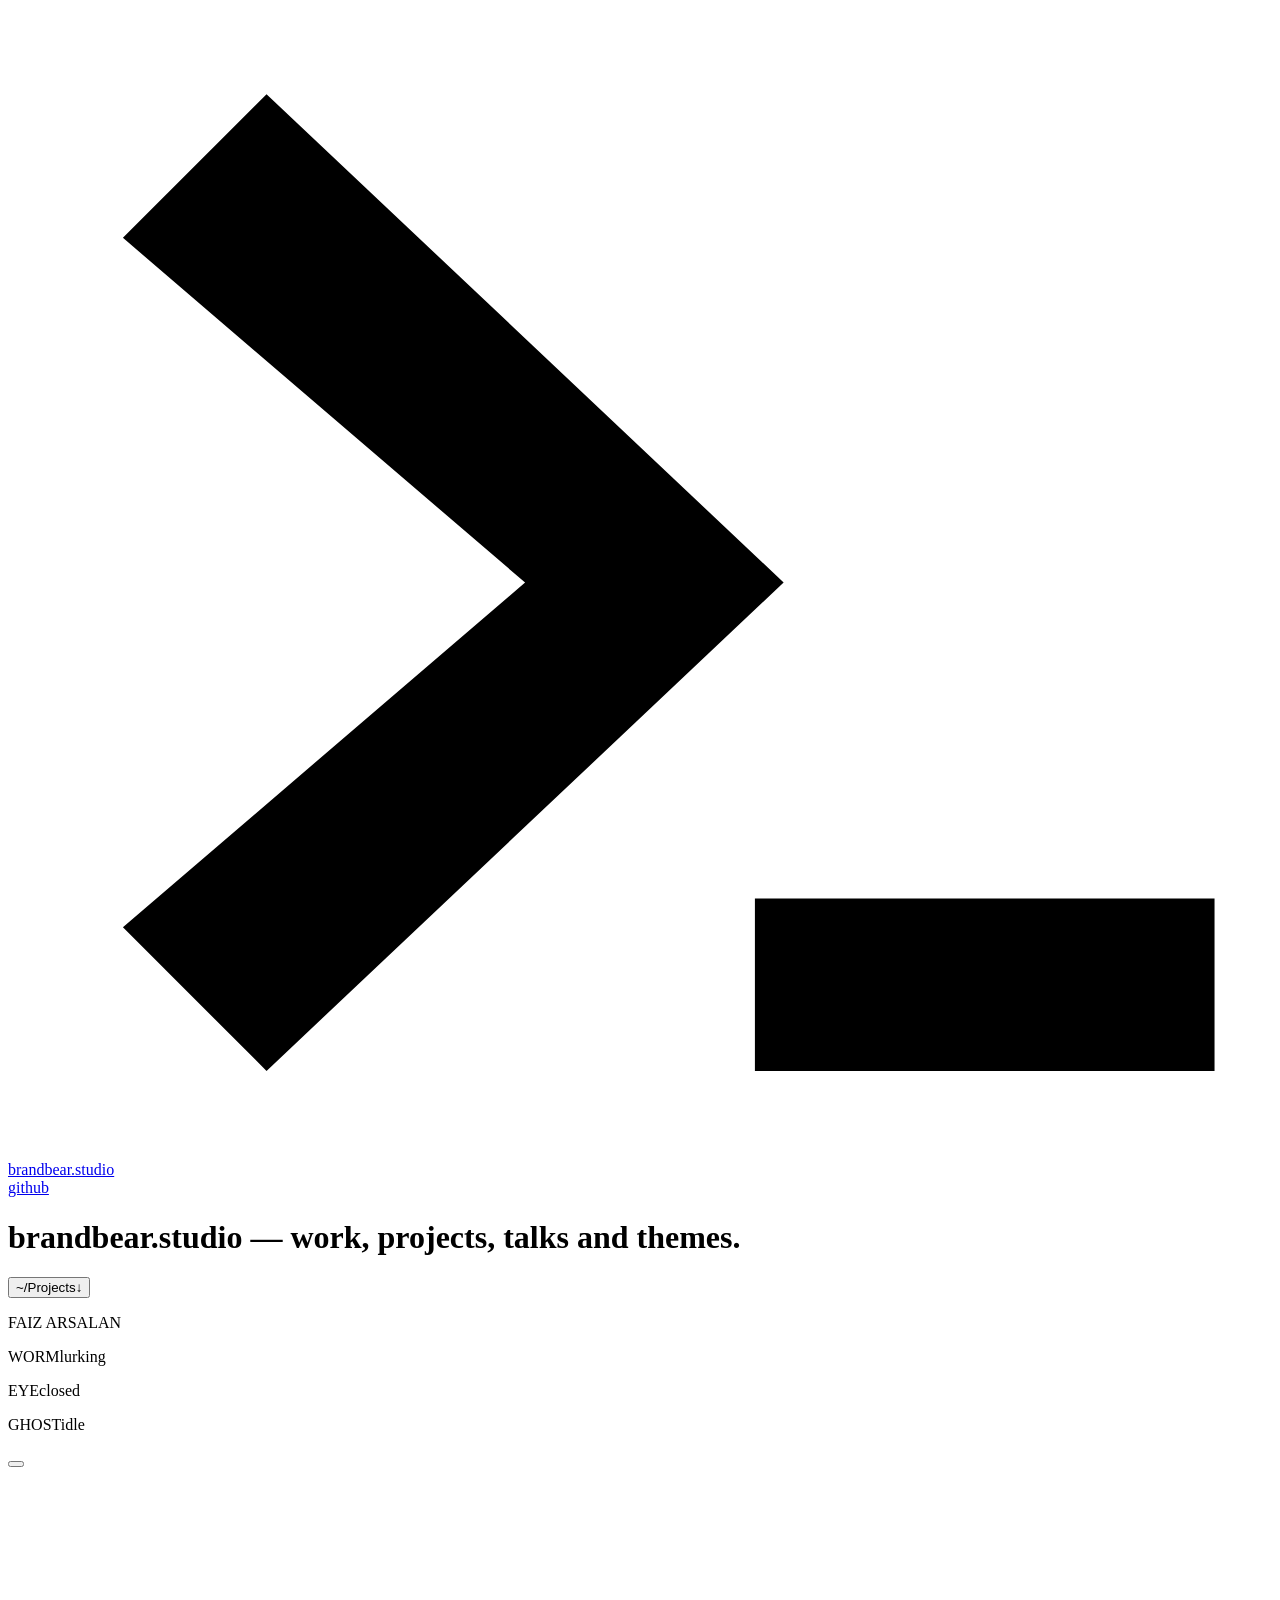
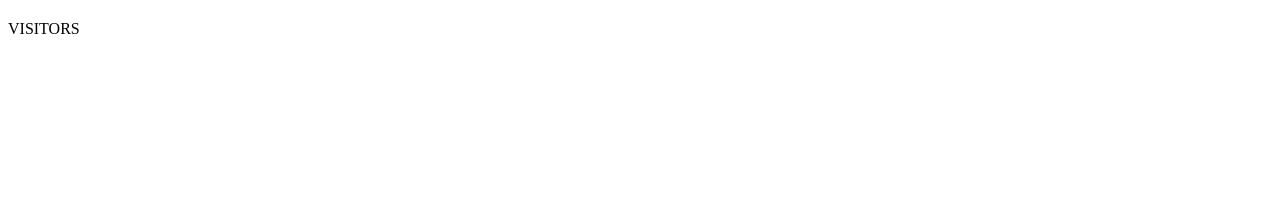
==== site/index.html @ 8db51819 "feat: personalize portfolio for Faiz Arsalan (brandbear.studio)" ====
<!doctype html>
<html lang="en">
<head>
<meta charset="utf-8">
<meta name="viewport" content="width=device-width, initial-scale=1">
<title>brandbear.studio</title>
<meta name="description" content="brandbear.studio — work, projects, talks and themes, opened in an editor.">
<link rel="icon" href="/favicon.svg" type="image/svg+xml">
<link rel="stylesheet" href="/intros/shared/frame.css">
<link rel="stylesheet" href="editor.css">
</head>
<body>
<main class="stage">
  <header class="frame-top">
    <a class="brand" href="/" data-tip="back to the intro"><svg viewBox="0 0 88 80" aria-hidden="true"><path d="M8 16L36 40L8 64L18 74L54 40L18 6Z"/><path d="M52 62H84V74H52Z"/></svg><span>brandbear.studio</span></a>
    <nav class="switch is-solo" aria-label="Elsewhere"><a href="https://github.com/faizalarsalan" rel="me">github</a></nav>
  </header>

  <h1 class="sr-only">brandbear.studio — work, projects, talks and themes.</h1>

  <section class="editor" aria-label="Editor">
    <button class="tabline" type="button" aria-expanded="false" aria-controls="tree"><span class="tab-dir">~/Projects</span><span class="tab-file"></span><span class="tab-toggle" aria-hidden="true">↓</span></button>
    <nav class="wheel" id="tree" aria-label="Projects, themes and the log"></nav>
    <div class="pane">
      <p class="winbar"></p>
      <div class="buffer" tabindex="0" aria-live="polite"></div>
      <div class="eye-host" aria-hidden="true"></div>
    </div>
  </section>

  <div class="bar">
    <p class="bar-id" aria-hidden="true"><span class="bar-title">FAIZ ARSALAN</span><span class="bar-sub"><span class="cmd"></span><span class="hunt"></span><span class="keys"></span></span></p>
    <div class="bar-cols" aria-hidden="true"></div>
    <div class="bar-state" aria-hidden="true">
      <p class="col"><span class="label">WORM</span><span class="value" data-k="worm">lurking</span></p>
      <p class="col"><span class="label">EYE</span><span class="value" data-k="eye">closed</span></p>
      <p class="col"><span class="label">GHOST</span><span class="value" data-k="ghost">idle</span></p>
    </div>
    <button class="den" type="button" aria-label="worm" aria-pressed="false" data-tip="wake the worm"></button>
    <p class="bar-graph" aria-hidden="true"><span class="label span">VISITORS</span><span class="value end"></span><canvas></canvas></p>
  </div>
  <div class="desk" aria-hidden="true"></div>
</main>
<canvas class="overlay" aria-hidden="true"></canvas>
<script type="module" src="editor.js"></script>
</body>
</html>
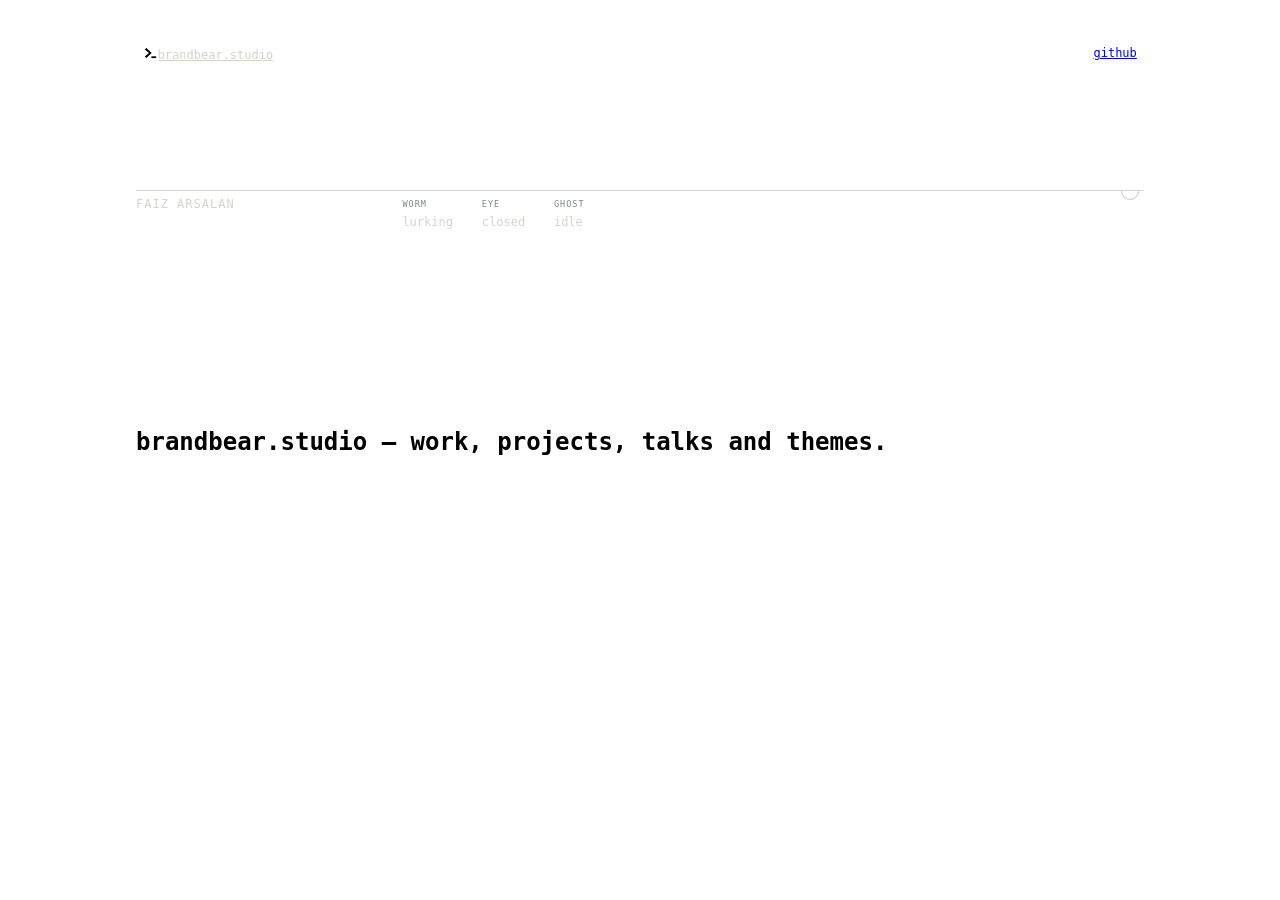
==== commit bcb2ce71: "ui: add red click-to-view button for mobile projects toggle" ====
--- a/site/index.html
+++ b/site/index.html
@@ -19,7 +19,7 @@
   <h1 class="sr-only">brandbear.studio — work, projects, talks and themes.</h1>
 
   <section class="editor" aria-label="Editor">
-    <button class="tabline" type="button" aria-expanded="false" aria-controls="tree"><span class="tab-dir">~/Projects</span><span class="tab-file"></span><span class="tab-toggle" aria-hidden="true">↓</span></button>
+    <button class="tabline" type="button" aria-expanded="false" aria-controls="tree"><span class="tab-dir">~/Projects</span><span class="tab-file"></span><span class="tab-toggle">click to view</span></button>
     <nav class="wheel" id="tree" aria-label="Projects, themes and the log"></nav>
     <div class="pane">
       <p class="winbar"></p>
--- a/site/editor.css
+++ b/site/editor.css
@@ -0,0 +1,1942 @@
+body {
+  font-family: "Plex Mono", ui-monospace, monospace;
+  --bg: #0c0b0d;
+  --ink: #d8d1cc;
+  --dim: #7d8581;
+  --chrome: #9d9894;
+  --accent: #ff2fb3;
+  --line: #1a191a;
+  --kw: #bd5cff;
+  --str: #f2f2ea;
+  --fn: #6c70e0;
+  --ty: #53b1ca;
+  --num: #8f57ff;
+  --cell-w: 7.2px;
+  --cell-h: 13px;
+  --margin: 64px;
+  --wide: 1008px;
+  --desk-h: 184px;
+  --bar-h: 46px;
+  --eye-w: 216px;
+  transition: background-color 420ms cubic-bezier(0.23, 1, 0.32, 1), color 420ms cubic-bezier(0.23, 1, 0.32, 1);
+}
+
+.stage {
+  display: grid;
+  grid-template-columns: min(calc(100vw - 2 * var(--margin)), var(--wide));
+  grid-template-rows: calc(6 * var(--cell-h)) minmax(0, 1fr) var(--bar-h) var(--desk-h) var(--cell-h);
+  justify-content: center;
+  font: 400 12px/13px "Plex Mono", ui-monospace, monospace;
+}
+
+.frame-top {
+  position: relative;
+  inset: auto;
+  grid-row: 1;
+  display: block;
+}
+
+.brand {
+  position: absolute;
+  left: var(--cell-w);
+  top: calc(3 * var(--cell-h));
+  gap: var(--cell-w);
+  min-height: 0;
+  color: var(--ink);
+  font: 400 12px/13px "Plex Mono", ui-monospace, monospace;
+  letter-spacing: 0;
+}
+
+.brand svg {
+  width: calc(2 * var(--cell-w));
+  height: 12px;
+}
+
+.brand::after,
+.switch a::after {
+  content: "";
+  position: absolute;
+  inset: -16px -8px;
+}
+
+.switch {
+  position: absolute;
+  right: var(--cell-w);
+  top: calc(3 * var(--cell-h));
+}
+
+.switch a {
+  position: relative;
+  min-width: 0;
+  min-height: 0;
+  font: 400 12px/13px "Plex Mono", ui-monospace, monospace;
+  letter-spacing: 0;
+}
+
+.editor {
+  position: relative;
+  grid-row: 2;
+  display: grid;
+  grid-template-columns: calc(32 * var(--cell-w)) minmax(0, 1fr);
+  min-height: 0;
+}
+
+.tabline {
+  display: none;
+}
+
+.wheel {
+  position: relative;
+  min-height: 0;
+  border-right: 1px solid color-mix(in srgb, var(--dim) 30%, transparent);
+  outline: none;
+  touch-action: none;
+  user-select: none;
+  opacity: 0;
+  transition: opacity 420ms cubic-bezier(0.23, 1, 0.32, 1);
+}
+
+.wheel.is-in {
+  opacity: 1;
+}
+
+.wheel-ink {
+  position: absolute;
+  top: 0;
+  left: -150px;
+  pointer-events: none;
+}
+
+.wheel-list {
+  position: absolute;
+  inset: 0;
+  margin: 0;
+  padding: 0;
+  list-style: none;
+  clip-path: inset(0 0 0 -150px);
+}
+
+.wheel-item {
+  position: absolute;
+  left: 0;
+  top: 0;
+  width: 150px;
+  height: 94px;
+  padding: 0;
+  overflow: hidden;
+  border: 1px solid color-mix(in srgb, var(--dim) 50%, transparent);
+  background: var(--line);
+  cursor: pointer;
+  transform-origin: 50% 50%;
+}
+
+.wheel.is-dragging .wheel-item {
+  cursor: grabbing;
+}
+
+.wheel-item::after {
+  content: "";
+  position: absolute;
+  inset: 0;
+  background: var(--bg);
+  opacity: var(--shade, 0);
+  pointer-events: none;
+}
+
+.wheel-cap {
+  position: absolute;
+  right: 0;
+  bottom: 0;
+  left: 0;
+  padding: 1px 6px 2px;
+  overflow: hidden;
+  background: color-mix(in srgb, var(--bg) 84%, transparent);
+  color: var(--ink);
+  font: 400 11px/14px "Plex Mono", ui-monospace, monospace;
+  text-align: left;
+  text-overflow: ellipsis;
+  white-space: nowrap;
+  pointer-events: none;
+}
+
+.wheel-item img {
+  display: block;
+  width: 100%;
+  height: 100%;
+  object-fit: cover;
+  pointer-events: none;
+  -webkit-user-drag: none;
+}
+
+.wheel-item[aria-selected="true"] {
+  border-color: var(--accent);
+}
+
+.wheel-item:focus-visible {
+  outline: none;
+  box-shadow: inset 0 0 0 1px var(--accent);
+}
+
+
+.wheel-mark {
+  position: absolute;
+  left: 0;
+  top: 0;
+  border-top: 6px solid transparent;
+  border-bottom: 6px solid transparent;
+  border-left: 10px solid var(--accent);
+  pointer-events: none;
+}
+
+.wheel-hint {
+  position: absolute;
+  left: var(--cell-w);
+  bottom: 4px;
+  margin: 0;
+  color: var(--dim);
+  font-size: 10px;
+  pointer-events: none;
+}
+
+.pane {
+  position: relative;
+  display: grid;
+  grid-template-rows: calc(2 * var(--cell-h)) minmax(0, 1fr);
+  min-width: 0;
+  min-height: 0;
+}
+
+.winbar {
+  margin: 0;
+  padding: var(--cell-h) var(--cell-w) 0 calc(6 * var(--cell-w));
+  overflow: hidden;
+  color: var(--dim);
+  white-space: nowrap;
+  text-overflow: ellipsis;
+}
+
+.buffer {
+  min-height: 0;
+  overflow: auto;
+  padding-right: var(--eye-w);
+  padding-bottom: calc(6 * var(--cell-h));
+  outline: none;
+  scrollbar-width: none;
+}
+
+html {
+  scrollbar-width: none;
+}
+
+html::-webkit-scrollbar,
+.buffer::-webkit-scrollbar,
+.rack-wrap::-webkit-scrollbar {
+  display: none;
+}
+
+::highlight(worm-eaten) {
+  color: transparent;
+}
+
+
+.ln {
+  display: grid;
+  grid-template-columns: calc(6 * var(--cell-w)) minmax(0, 1fr);
+  min-height: var(--cell-h);
+}
+
+.ln .no {
+  padding-right: var(--cell-w);
+  color: var(--dim);
+  text-align: right;
+  opacity: 0.55;
+  user-select: none;
+}
+
+.ln .tx {
+  padding-right: var(--cell-w);
+  color: var(--ink);
+  white-space: pre-wrap;
+  overflow-wrap: anywhere;
+}
+
+.ln.is-tilde .no {
+  opacity: 0;
+}
+
+.ln.is-tilde .tx {
+  color: var(--dim);
+  opacity: 0.45;
+}
+
+.md-h {
+  color: var(--kw);
+}
+
+.md-h1 {
+  color: var(--accent);
+}
+
+.md-list {
+  color: var(--accent);
+}
+
+.md-code {
+  color: var(--str);
+}
+
+.md-fence,
+.md-quote,
+.md-comment {
+  color: var(--dim);
+}
+
+.md-num {
+  color: var(--num);
+}
+
+a.md-link {
+  color: var(--link, var(--fn));
+  text-decoration: underline;
+  text-decoration-color: color-mix(in srgb, currentColor 45%, transparent);
+  text-underline-offset: 2px;
+}
+
+a.md-link:hover {
+  text-decoration-color: currentColor;
+}
+
+.shot {
+  margin: var(--cell-h) calc(2 * var(--cell-w)) var(--cell-h) calc(6 * var(--cell-w));
+}
+
+.shot figcaption {
+  display: flex;
+  justify-content: space-between;
+  gap: var(--cell-w);
+  color: var(--dim);
+}
+
+.shot .frame {
+  position: relative;
+  margin-top: 4px;
+  overflow: hidden;
+  border: 1px solid color-mix(in srgb, var(--dim) 35%, transparent);
+  background: var(--line);
+}
+
+.shot .frame.is-xray {
+  cursor: ew-resize;
+  touch-action: pan-y;
+}
+
+.shot img {
+  display: block;
+  width: 100%;
+  height: auto;
+  user-select: none;
+  -webkit-user-drag: none;
+}
+
+.shot canvas {
+  position: absolute;
+  inset: 0;
+  width: 100%;
+  height: 100%;
+  pointer-events: none;
+}
+
+.eye-host {
+  position: absolute;
+  top: calc(3 * var(--cell-h));
+  right: var(--cell-w);
+  width: calc(var(--eye-w) - 2 * var(--cell-w));
+  aspect-ratio: 1.7;
+  pointer-events: none;
+}
+
+.desk {
+  grid-row: 4;
+  position: relative;
+  min-height: 0;
+}
+
+.tip {
+  position: fixed;
+  left: 0;
+  top: 0;
+  z-index: 60;
+  padding: 3px 6px;
+  border: 1px solid color-mix(in srgb, var(--dim) 45%, transparent);
+  background: var(--bg);
+  color: var(--ink);
+  font: 400 11px/1.3 "Plex Mono", ui-monospace, monospace;
+  white-space: pre;
+  pointer-events: none;
+}
+
+.tip[hidden] {
+  display: none;
+}
+
+.overlay {
+  position: fixed;
+  inset: 0;
+  z-index: 30;
+  width: 100vw;
+  height: 100vh;
+  pointer-events: none;
+}
+
+.bar {
+  position: relative;
+  grid-row: 3;
+  display: flex;
+  align-items: flex-start;
+  gap: calc(4 * var(--cell-w));
+  min-width: 0;
+  padding-top: 7px;
+  overflow: hidden;
+  border-top: 1px solid color-mix(in srgb, var(--dim) 32%, transparent);
+  color: var(--ink);
+  white-space: nowrap;
+}
+
+.bar p {
+  margin: 0;
+}
+
+.bar-id {
+  display: grid;
+  flex: 0 0 auto;
+  gap: 5px;
+  min-width: calc(29 * var(--cell-w));
+}
+
+.bar-title {
+  font-size: 12px;
+  line-height: 13px;
+  letter-spacing: 1px;
+}
+
+.bar-sub {
+  color: var(--dim);
+  font-size: 9px;
+  line-height: 13px;
+  letter-spacing: 0.4px;
+}
+
+.bar-sub .cmd,
+.bar-sub .hunt {
+  font-size: 11px;
+  letter-spacing: 0;
+}
+
+.bar-sub .cmd {
+  color: var(--ink);
+  white-space: pre;
+}
+
+.bar-sub .hunt {
+  color: var(--accent);
+  white-space: pre;
+}
+
+.bar-sub .cmd:not(:empty) ~ span,
+.bar-sub .hunt:not(:empty) + .keys {
+  display: none;
+}
+
+.bar.is-typing .cmd::after {
+  content: "";
+  display: inline-block;
+  width: 6px;
+  height: 11px;
+  margin-left: 1px;
+  vertical-align: -1px;
+  background: var(--accent);
+}
+
+.bar-cols,
+.bar-state {
+  display: flex;
+  flex: 0 0 auto;
+  gap: calc(4 * var(--cell-w));
+}
+
+.bar .col {
+  display: grid;
+  gap: 5px;
+}
+
+.bar .label {
+  color: var(--dim);
+  font-size: 8.5px;
+  line-height: 13px;
+  letter-spacing: 1px;
+}
+
+.bar .value {
+  font-size: 12px;
+  line-height: 13px;
+}
+
+.bar .value.is-hot {
+  color: var(--accent);
+}
+
+.bar-cols .value,
+.bar-graph .value {
+  color: var(--color1, var(--ink));
+}
+
+.bar-graph {
+  display: grid;
+  grid-template-columns: auto auto;
+  column-gap: calc(2 * var(--cell-w));
+  row-gap: 5px;
+  margin-left: auto !important;
+}
+
+.bar-graph .end {
+  text-align: right;
+}
+
+.bar-graph canvas {
+  grid-column: 1 / -1;
+  display: block;
+  margin-top: -2px;
+}
+
+.den {
+  --worm: 108, 112, 224;
+  position: absolute;
+  top: 0;
+  right: 0;
+  width: 28px;
+  height: 24px;
+  padding: 0;
+  border: 0;
+  background: none;
+  cursor: pointer;
+}
+
+.den::before {
+  content: "";
+  position: absolute;
+  top: 0;
+  left: 5px;
+  width: 18px;
+  height: 9px;
+  box-sizing: border-box;
+  border: 1px solid color-mix(in srgb, var(--dim) 45%, transparent);
+  border-top: 0;
+  border-radius: 0 0 9px 9px;
+  transition: border-color 160ms ease;
+}
+
+.den:focus-visible::before {
+  border-color: color-mix(in srgb, var(--ink) 70%, transparent);
+}
+
+@media (hover: hover) {
+  .den:hover::before {
+    border-color: color-mix(in srgb, var(--ink) 70%, transparent);
+  }
+}
+
+.den:focus-visible {
+  outline: 0;
+}
+
+.den::after {
+  content: "";
+  position: absolute;
+  top: 3px;
+  left: 11px;
+  width: 2px;
+  height: 2px;
+  border-radius: 1px;
+  background: rgb(var(--worm));
+  box-shadow: 4px 0 rgb(var(--worm));
+  opacity: 0;
+}
+
+.den[aria-pressed="false"]::after {
+  animation: den-eyes 8.4s ease-in-out infinite;
+}
+
+@keyframes den-eyes {
+  0%,
+  100% {
+    opacity: 0;
+    transform: none;
+  }
+  8%,
+  30% {
+    opacity: 1;
+    transform: none;
+  }
+  31% {
+    transform: scaleY(0.15);
+  }
+  32.5%,
+  45% {
+    transform: none;
+  }
+  48%,
+  57% {
+    transform: translateX(-1.5px);
+  }
+  61%,
+  64% {
+    transform: translateX(1.5px);
+  }
+  68%,
+  72% {
+    transform: none;
+  }
+  73%,
+  75% {
+    transform: scaleY(0.15);
+  }
+  74%,
+  76% {
+    transform: none;
+  }
+  86% {
+    opacity: 1;
+  }
+  92% {
+    opacity: 0;
+  }
+}
+
+.ln.term {
+  grid-template-columns: minmax(0, 1fr);
+  padding-left: calc(2 * var(--cell-w));
+}
+
+.t-prompt-row {
+  margin-top: var(--cell-h);
+}
+
+.t-user {
+  color: var(--fn);
+}
+
+.t-host,
+.t-key,
+.t-dim {
+  color: var(--dim);
+}
+
+.t-path {
+  color: var(--ty);
+}
+
+.t-git {
+  color: var(--kw);
+}
+
+.t-caret {
+  color: var(--accent);
+}
+
+.t-gauge {
+  color: var(--color1, var(--accent));
+}
+
+.t-gauge-off {
+  color: var(--dim);
+  opacity: 0.55;
+}
+
+.t-icon {
+  width: 12px;
+  height: 12px;
+  vertical-align: -2px;
+  fill: currentColor;
+}
+
+.t-glyph {
+  display: inline-block;
+  box-sizing: border-box;
+  width: 12px;
+  height: 12px;
+  border: 1px solid currentColor;
+  font-size: 8px;
+  line-height: 10px;
+  overflow: hidden;
+  text-align: center;
+  vertical-align: -2px;
+  opacity: 0.8;
+}
+
+.t-code {
+  display: grid;
+  margin: 2px 0 6px calc(6 * var(--cell-w));
+  color: color-mix(in srgb, var(--ink) 85%, transparent);
+  font-size: 11px;
+  white-space: pre-wrap;
+  overflow-wrap: normal;
+}
+
+.t-code > span {
+  grid-area: 1 / 1;
+  min-width: 0;
+}
+
+.t-measure {
+  visibility: hidden;
+}
+
+.t-call,
+.t-syn {
+  color: var(--color1, var(--accent));
+}
+
+.t-code.is-typing .t-live::after {
+  content: "";
+  display: inline-block;
+  width: 1px;
+  height: 1em;
+  margin-left: 1px;
+  vertical-align: -0.1em;
+  background: var(--ink);
+}
+
+.t-cal {
+  display: grid;
+  grid-template-columns: max-content repeat(var(--weeks), minmax(0, 1fr));
+  gap: 2px;
+  max-width: calc(4 * var(--cell-w) + var(--weeks) * 15px);
+  margin: 4px 0 0 calc(2 * var(--cell-w));
+  color: var(--dim);
+  font-size: 9px;
+  line-height: 1;
+}
+
+.t-cal-day {
+  align-self: center;
+  padding-right: 6px;
+}
+
+.t-cal-month,
+.t-cal-week {
+  white-space: nowrap;
+}
+
+.t-cal-month {
+  padding-bottom: 4px;
+}
+
+.t-cal-week {
+  padding-top: 3px;
+}
+
+.t-cal > i,
+.t-cal-legend i {
+  aspect-ratio: 1;
+  border-radius: 1px;
+  background: color-mix(in srgb, var(--ink) 9%, transparent);
+}
+
+.t-cal > i {
+  visibility: hidden;
+}
+
+.t-cal > i.is-on {
+  visibility: visible;
+}
+
+.t-cal i.l1 {
+  background: color-mix(in srgb, var(--ink) 30%, transparent);
+}
+
+.t-cal i.l2 {
+  background: color-mix(in srgb, var(--ink) 50%, transparent);
+}
+
+.t-cal i.l3 {
+  background: color-mix(in srgb, var(--ink) 72%, transparent);
+}
+
+.t-cal i.l4 {
+  background: var(--accent);
+}
+
+.t-cal > i.is-head {
+  outline: 1px solid var(--accent);
+  outline-offset: 1px;
+}
+
+.t-cal-legend {
+  display: flex;
+  justify-content: flex-end;
+  align-items: center;
+  gap: 3px;
+  margin: 4px 0 0;
+}
+
+.t-cal-legend i {
+  width: 9px;
+}
+
+.t-cal-legend i:first-of-type {
+  margin-left: 4px;
+}
+
+.t-cal-legend i:last-of-type {
+  margin-right: 4px;
+}
+
+.t-cursor::after {
+  content: "";
+  display: inline-block;
+  width: var(--cell-w);
+  height: var(--cell-h);
+  vertical-align: top;
+  background: var(--ink);
+  animation: t-blink 1.06s steps(1) infinite;
+}
+
+@keyframes t-blink {
+  50% {
+    opacity: 0;
+  }
+}
+
+.term-shot {
+  margin: 6px calc(2 * var(--cell-w)) 0;
+}
+
+.term-shot figcaption {
+  display: flex;
+  gap: calc(2 * var(--cell-w));
+  color: var(--dim);
+  white-space: nowrap;
+}
+
+.term-shot .t-name {
+  min-width: 0;
+  overflow: hidden;
+  color: var(--ink);
+  text-overflow: ellipsis;
+}
+
+.term-shot .t-help {
+  margin-left: auto;
+}
+
+.term-shot .frame {
+  position: relative;
+  aspect-ratio: 16 / 9;
+  margin-top: 4px;
+  overflow: hidden;
+  border: 1px solid color-mix(in srgb, var(--dim) 35%, transparent);
+  background: var(--line);
+}
+
+.term-shot .frame.is-xray {
+  cursor: ew-resize;
+  touch-action: pan-y;
+}
+
+.term-shot img {
+  position: absolute;
+  inset: 0;
+  display: block;
+  width: 100%;
+  height: 100%;
+  object-fit: contain;
+  opacity: 0;
+  transition: opacity 320ms cubic-bezier(0.23, 1, 0.32, 1);
+  user-select: none;
+  -webkit-user-drag: none;
+}
+
+.term-shot img.is-on {
+  opacity: 1;
+}
+
+.term-shot video {
+  position: absolute;
+  inset: 0;
+  display: block;
+  width: 100%;
+  height: 100%;
+  object-fit: contain;
+  opacity: 0;
+  transition: opacity 320ms cubic-bezier(0.23, 1, 0.32, 1);
+}
+
+.term-shot video.is-on {
+  opacity: 1;
+}
+
+.term-shot video::cue {
+  background: color-mix(in srgb, var(--bg) 82%, transparent);
+  color: var(--ink);
+  font: 400 12px/1.4 "Plex Mono", ui-monospace, monospace;
+}
+
+.t-play {
+  position: absolute;
+  top: 50%;
+  left: 50%;
+  z-index: 2;
+  display: inline-flex;
+  align-items: center;
+  gap: 6px;
+  padding: 4px 10px;
+  border: 1px solid color-mix(in srgb, var(--ink) 45%, transparent);
+  background: color-mix(in srgb, var(--bg) 84%, transparent);
+  color: var(--ink);
+  font: inherit;
+  cursor: pointer;
+  transform: translate(-50%, -50%);
+  transition: transform 160ms ease-out, border-color 160ms ease;
+}
+
+.t-play[hidden] {
+  display: none;
+}
+
+.t-play:hover {
+  border-color: var(--accent);
+}
+
+.t-play:active {
+  transform: translate(-50%, -50%) scale(0.97);
+}
+
+.t-play:focus-visible {
+  outline: none;
+  box-shadow: inset 0 0 0 1px var(--accent);
+}
+
+.t-play svg {
+  width: 10px;
+  height: 10px;
+  fill: currentColor;
+}
+
+.t-run {
+  position: relative;
+  display: block;
+  height: 1px;
+  margin-top: 5px;
+  overflow: hidden;
+  background: color-mix(in srgb, var(--dim) 30%, transparent);
+}
+
+.t-run i {
+  position: absolute;
+  inset: 0;
+  background: color-mix(in srgb, var(--ink) 70%, transparent);
+  transform: scaleX(0);
+  transform-origin: left;
+}
+
+.t-run.is-running i {
+  animation: t-run var(--run, 3800ms) linear forwards;
+}
+
+@keyframes t-run {
+  to {
+    transform: scaleX(1);
+  }
+}
+
+.term-shot canvas {
+  position: absolute;
+  inset: 0;
+  width: 100%;
+  height: 100%;
+  pointer-events: none;
+}
+
+.t-zoom,
+.arc-zoom {
+  position: absolute;
+  z-index: 3;
+  display: grid;
+  place-items: center;
+  width: 22px;
+  height: 22px;
+  padding: 0;
+  border: 0;
+  background: color-mix(in srgb, var(--bg) 72%, transparent);
+  color: var(--ink);
+  cursor: zoom-in;
+  opacity: 0;
+  transition: opacity 160ms ease;
+}
+
+.t-zoom svg,
+.arc-zoom svg {
+  width: 14px;
+  height: 14px;
+  fill: none;
+  stroke: currentColor;
+  stroke-width: 1.2;
+  shape-rendering: crispEdges;
+}
+
+.t-zoom {
+  right: 6px;
+  bottom: 6px;
+}
+
+.arc-grid li {
+  position: relative;
+  container-type: inline-size;
+}
+
+.arc-zoom {
+  top: calc(6px + (100cqw - 12px) * 9 / 16 - 26px);
+  right: 10px;
+}
+
+.term-shot .frame:hover .t-zoom,
+.arc-grid li:hover .arc-zoom,
+.t-zoom:focus-visible,
+.arc-zoom:focus-visible {
+  opacity: 1;
+  outline: none;
+}
+
+@media (hover: none) {
+  .t-zoom,
+  .arc-zoom {
+    opacity: 0.85;
+  }
+}
+
+.lb {
+  position: fixed;
+  inset: 0;
+  z-index: 50;
+  outline: none;
+}
+
+.lb[hidden] {
+  display: none;
+}
+
+.lb-back {
+  position: absolute;
+  inset: 0;
+  background: color-mix(in srgb, var(--bg) 94%, transparent);
+}
+
+.lb-stage {
+  position: fixed;
+  top: 0;
+  left: 0;
+  box-sizing: border-box;
+  border: 1px solid color-mix(in srgb, var(--dim) 45%, transparent);
+  background: var(--bg);
+  transform-origin: 0 0;
+  cursor: zoom-out;
+}
+
+.lb-img,
+.lb-film {
+  position: absolute;
+  inset: 0;
+  width: 100%;
+  height: 100%;
+  object-fit: contain;
+}
+
+.lb-film {
+  opacity: 0;
+  cursor: pointer;
+}
+
+.lb-film.is-on {
+  opacity: 1;
+}
+
+.lb-film::cue {
+  background: color-mix(in srgb, var(--bg) 82%, transparent);
+  color: var(--ink);
+  font: 400 12px/1.4 "Plex Mono", ui-monospace, monospace;
+}
+
+.lb-cap {
+  position: fixed;
+  top: 0;
+  left: 0;
+  display: flex;
+  justify-content: space-between;
+  gap: 16px;
+  margin: 0;
+  color: var(--dim);
+  font: 400 11px/13px "Plex Mono", ui-monospace, monospace;
+  white-space: pre;
+}
+
+.lb-cap > span:first-child {
+  min-width: 0;
+  overflow: hidden;
+  text-overflow: ellipsis;
+}
+
+.lb-cap > span:last-child {
+  flex: none;
+}
+
+.lb-b {
+  color: var(--ink);
+}
+
+.is-zoomed {
+  overscroll-behavior-x: none;
+}
+
+.lb-apply {
+  padding: 0;
+  border: 0;
+  background: none;
+  color: var(--ink);
+  font: inherit;
+  cursor: pointer;
+}
+
+.lb-apply:hover,
+.lb-apply:focus-visible {
+  outline: none;
+  text-decoration: underline;
+  text-underline-offset: 3px;
+}
+
+.t-dots {
+  display: flex;
+  flex-wrap: wrap;
+  gap: 4px;
+  margin: 6px 0 0;
+}
+
+.t-dot {
+  padding: 0 5px;
+  border: 1px solid color-mix(in srgb, var(--dim) 40%, transparent);
+  background: none;
+  color: var(--dim);
+  font: inherit;
+  cursor: pointer;
+}
+
+.t-dot[aria-current="true"] {
+  border-color: var(--accent);
+  background: var(--accent);
+  color: var(--bg);
+}
+
+.buffer[data-kind="about"] {
+  padding-bottom: 0;
+}
+
+.buffer[data-kind="about"] .wave {
+  margin-left: calc(2 * var(--cell-w));
+  margin-bottom: 0;
+}
+
+.rackview {
+  --strip: 26px;
+  --strip-gap: 4px;
+  padding: var(--cell-h) calc(2 * var(--cell-w)) calc(3 * var(--cell-h)) calc(6 * var(--cell-w));
+}
+
+.buffer[data-kind="themes"],
+.buffer[data-kind="more"],
+.buffer[data-kind="omarchy"] {
+  padding-bottom: 0;
+}
+
+.arc {
+  --fade-top: 0px;
+  --fade-bottom: 0px;
+  position: relative;
+  margin: 6px calc(2 * var(--cell-w)) 0;
+  overflow-y: auto;
+  overscroll-behavior: contain;
+  scrollbar-width: none;
+  -webkit-mask-image: linear-gradient(to bottom, transparent 0, #000 var(--fade-top), #000 calc(100% - var(--fade-bottom)), transparent 100%);
+  mask-image: linear-gradient(to bottom, transparent 0, #000 var(--fade-top), #000 calc(100% - var(--fade-bottom)), transparent 100%);
+}
+
+.arc::-webkit-scrollbar {
+  display: none;
+}
+
+.arc-inner {
+  position: relative;
+  padding: 22px 0 14px 30px;
+}
+
+.arc-grp {
+  position: relative;
+  padding-top: 32px;
+  margin-bottom: 20px;
+}
+
+.arc-mon {
+  position: absolute;
+  top: 4px;
+  left: -12px;
+  margin: 0;
+  color: var(--ink);
+  font: 400 10px/12px "Plex Mono", ui-monospace, monospace;
+  letter-spacing: 0.04em;
+}
+
+.arc-count {
+  color: var(--dim);
+}
+
+.arc-wire {
+  position: absolute;
+  top: 0;
+  left: 0;
+  overflow: visible;
+  pointer-events: none;
+  color: color-mix(in srgb, var(--dim) 30%, transparent);
+}
+
+.arc-wire line {
+  stroke: currentColor;
+  stroke-width: 1;
+  shape-rendering: crispEdges;
+}
+
+.arc-wire rect {
+  fill: color-mix(in srgb, var(--dim) 70%, transparent);
+}
+
+.arc-wire .arc-tip {
+  fill: none;
+  stroke: currentColor;
+  stroke-width: 1;
+}
+
+.arc-grid {
+  position: relative;
+  display: grid;
+  grid-template-columns: repeat(3, minmax(0, 1fr));
+  gap: 28px 12px;
+  margin: 0;
+  padding: 0;
+  list-style: none;
+}
+
+.arc-card {
+  display: block;
+  width: 100%;
+  padding: 5px 5px 6px;
+  border: 1px solid color-mix(in srgb, var(--ink) 16%, transparent);
+  background: color-mix(in srgb, var(--ink) 3%, var(--bg));
+  color: var(--ink);
+  font: inherit;
+  text-align: left;
+  cursor: pointer;
+}
+
+.arc-card img {
+  display: block;
+  width: 100%;
+  height: auto;
+  aspect-ratio: 16 / 9;
+  object-fit: cover;
+  background: var(--line);
+}
+
+.arc-card.is-on {
+  border-color: var(--accent);
+}
+
+.arc-card:focus-visible {
+  outline: none;
+  box-shadow: inset 0 0 0 1px var(--accent);
+}
+
+.arc-meta {
+  display: flex;
+  align-items: center;
+  justify-content: space-between;
+  gap: 6px;
+  margin-top: 5px;
+}
+
+.arc-name {
+  min-width: 0;
+  overflow: hidden;
+  font-size: 11px;
+  text-overflow: ellipsis;
+  white-space: nowrap;
+}
+
+.arc-stars {
+  color: var(--dim);
+  font-size: 9px;
+  white-space: nowrap;
+}
+
+.arc-stars b {
+  margin-left: 4px;
+  padding: 0 4px;
+  background: var(--color1, var(--accent));
+  color: var(--bg);
+  font-weight: 400;
+}
+
+.arc-sw {
+  display: flex;
+  align-items: center;
+  height: 10px;
+  margin-top: 4px;
+}
+
+.arc-sw i {
+  width: 9px;
+  height: 7px;
+}
+
+.arc-note {
+  color: var(--dim);
+  font-size: 9px;
+  white-space: nowrap;
+}
+
+.buffer[data-kind="more"] .arc-meta,
+.buffer[data-kind="omarchy"] .arc-meta {
+  flex-direction: column;
+  align-items: stretch;
+  gap: 3px;
+}
+
+.buffer[data-kind="more"] .arc-name,
+.buffer[data-kind="omarchy"] .arc-name {
+  white-space: normal;
+  overflow-wrap: anywhere;
+}
+
+.t-mark {
+  display: inline-block;
+  vertical-align: -1px;
+  background: var(--accent);
+}
+
+.t-mark-omarchy {
+  width: 83px;
+  height: 19px;
+  margin: 8px 0 5px;
+  vertical-align: top;
+  -webkit-mask: url("data:image/svg+xml,%3Csvg xmlns=%27http://www.w3.org/2000/svg%27 viewBox=%270 0 16 16%27%3E%3Cpath d=%27M3 8.5l3.2 3.2L13 4.8%27 fill=%27none%27 stroke=%27black%27 stroke-width=%272.2%27/%3E%3C/svg%3E") center / contain no-repeat;
+  mask: url("data:image/svg+xml,%3Csvg xmlns=%27http://www.w3.org/2000/svg%27 viewBox=%270 0 16 16%27%3E%3Cpath d=%27M3 8.5l3.2 3.2L13 4.8%27 fill=%27none%27 stroke=%27black%27 stroke-width=%272.2%27/%3E%3C/svg%3E") center / contain no-repeat;
+}
+
+.buffer:has(.wave[data-panel="1"]) .t-family {
+  display: none;
+}
+
+.t-hang .tx {
+  padding-left: calc(9 * var(--cell-w));
+  text-indent: calc(-9 * var(--cell-w));
+}
+
+.t-done {
+  color: var(--dim);
+}
+
+.fam {
+  display: block;
+  width: auto;
+  height: 27px;
+  overflow: visible;
+}
+
+.fam-lines line,
+.fam-lines circle {
+  fill: none;
+  stroke: currentColor;
+  stroke-width: 0.9;
+  stroke-linecap: round;
+}
+
+.fam-dots circle {
+  fill: currentColor;
+}
+
+.t-family .fam {
+  height: 26px;
+  color: color-mix(in srgb, var(--ink) 80%, transparent);
+}
+
+.arc-shot {
+  position: relative;
+  display: block;
+}
+
+.arc-badge {
+  position: absolute;
+  top: 5px;
+  right: 5px;
+  display: block;
+  padding: 3px 5px;
+  background: color-mix(in srgb, var(--bg) 82%, transparent);
+}
+
+.arc-omarchy {
+  display: block;
+  width: 58px;
+  height: 13px;
+  background: var(--accent);
+  -webkit-mask: url("data:image/svg+xml,%3Csvg xmlns=%27http://www.w3.org/2000/svg%27 viewBox=%270 0 16 16%27%3E%3Cpath d=%27M3 8.5l3.2 3.2L13 4.8%27 fill=%27none%27 stroke=%27black%27 stroke-width=%272.2%27/%3E%3C/svg%3E") center / contain no-repeat;
+  mask: url("data:image/svg+xml,%3Csvg xmlns=%27http://www.w3.org/2000/svg%27 viewBox=%270 0 16 16%27%3E%3Cpath d=%27M3 8.5l3.2 3.2L13 4.8%27 fill=%27none%27 stroke=%27black%27 stroke-width=%272.2%27/%3E%3C/svg%3E") center / contain no-repeat;
+}
+
+.t-mount.rackview {
+  padding: 6px calc(2 * var(--cell-w)) 0;
+}
+
+.rack-wrap {
+  position: relative;
+}
+
+.rack-stats {
+  display: flex;
+  flex-wrap: wrap;
+  align-content: flex-start;
+  gap: 4px calc(3 * var(--cell-w));
+  min-height: calc(2 * var(--cell-h) + 4px);
+  margin: 14px 0 0;
+  color: var(--dim);
+}
+
+.rack-stats b {
+  color: var(--ink);
+  font-weight: 400;
+}
+
+.rack-stats .rs-name {
+  color: var(--accent);
+  text-decoration: underline;
+  text-decoration-color: color-mix(in srgb, var(--accent) 45%, transparent);
+  text-underline-offset: 2px;
+}
+
+.rack-stats .rs-flag {
+  color: var(--kw);
+}
+
+
+.wave {
+  position: relative;
+  height: 300px;
+  margin: 0 calc(2 * var(--cell-w)) var(--cell-h) calc(6 * var(--cell-w));
+  overflow: clip;
+  isolation: isolate;
+  pointer-events: none;
+}
+
+.wave canvas,
+.wave-leaders {
+  position: absolute;
+  inset: 0;
+  width: 100%;
+  height: 100%;
+}
+
+.wave-code {
+  position: absolute;
+  inset: 0 auto auto 0;
+  visibility: hidden;
+  color: var(--ink);
+  font: 400 12px/1.5 "Plex Mono", ui-monospace, monospace;
+  white-space: pre;
+  text-shadow: 0 0 3px var(--bg), 0 1px 8px var(--bg);
+  will-change: transform;
+  mask-image: linear-gradient(90deg, #000 var(--code-solid, 100%), transparent var(--code-edge, 120%));
+}
+
+.wave-code code {
+  font: inherit;
+}
+
+.wave-code .code-accent {
+  color: var(--accent);
+}
+
+.wave-leader {
+  fill: none;
+  stroke: var(--dim);
+  stroke-width: 0.75;
+  vector-effect: non-scaling-stroke;
+}
+
+.wave-target {
+  fill: var(--dim);
+}
+
+.wave-leaders [data-annotation="accent"] .wave-target {
+  fill: var(--accent);
+}
+
+.rack {
+  display: flex;
+  gap: var(--strip-gap);
+  height: clamp(260px, 40vh, 480px);
+  margin: 0;
+  padding: 0;
+  list-style: none;
+}
+
+.strip {
+  position: relative;
+  flex: 0 0 var(--strip);
+  min-width: 0;
+  transition: flex-basis 0.55s cubic-bezier(0.2, 0.8, 0.2, 1), flex-grow 0.55s cubic-bezier(0.2, 0.8, 0.2, 1);
+}
+
+.strip.is-open {
+  flex: 1 1 var(--strip);
+}
+
+.strip-btn {
+  position: absolute;
+  inset: 0;
+  width: 100%;
+  padding: 0;
+  overflow: hidden;
+  border: 0;
+  background: var(--line);
+  color: var(--ink);
+  cursor: pointer;
+}
+
+.strip.is-open .strip-btn {
+  cursor: default;
+}
+
+.strip-btn img {
+  position: absolute;
+  inset: 0;
+  width: 100%;
+  height: 100%;
+  object-fit: cover;
+  object-position: var(--pos, 50% 45%);
+  filter: grayscale(1) brightness(0.6) contrast(1.06);
+  transition: filter 0.45s ease;
+}
+
+.strip-btn:hover img,
+.strip-btn:focus-visible img {
+  filter: grayscale(1) brightness(0.92) contrast(1.06);
+}
+
+.strip.is-open .strip-btn img {
+  filter: none;
+}
+
+.strip-btn:focus-visible {
+  outline-offset: -3px;
+}
+
+.strip-name {
+  position: absolute;
+  top: 12px;
+  left: 50%;
+  transform: translateX(-50%);
+  writing-mode: vertical-rl;
+  white-space: nowrap;
+  font: 400 11px/1 "Plex Mono", ui-monospace, monospace;
+  letter-spacing: 0.02em;
+  text-shadow: 0 0 6px rgb(0 0 0 / 0.9);
+  color: #f4f1ea;
+  transition: opacity 0.3s ease;
+}
+
+.strip.is-open .strip-name {
+  opacity: 0;
+}
+
+.strip-chips {
+  position: absolute;
+  inset: auto 0 0;
+  display: grid;
+  grid-template-rows: repeat(8, 9px);
+}
+
+.strip.is-open .strip-chips {
+  grid-template-rows: none;
+  grid-template-columns: repeat(8, minmax(0, 1fr));
+  height: 16px;
+}
+
+.gitlog {
+  padding: var(--cell-h) calc(2 * var(--cell-w)) calc(3 * var(--cell-h)) calc(6 * var(--cell-w));
+}
+
+.gl-comment {
+  margin: 0 0 var(--cell-h);
+  color: var(--dim);
+}
+
+.gl-count {
+  margin: 0;
+  color: var(--accent);
+  font: 400 12px/10px "Plex Mono", ui-monospace, monospace;
+  letter-spacing: -0.02em;
+  white-space: pre;
+}
+
+.gl-caption {
+  margin: var(--cell-h) 0 calc(2 * var(--cell-h));
+  color: var(--dim);
+}
+
+.gl-caption b {
+  color: var(--ink);
+  font-weight: 400;
+}
+
+.gl-grid {
+  --weeks: 38;
+  display: grid;
+  grid-template-columns: repeat(var(--weeks), minmax(0, 1fr));
+  grid-template-rows: repeat(7, auto);
+  grid-auto-flow: column;
+  gap: 3px;
+  max-width: calc(var(--weeks) * 15px);
+}
+
+.gl-cell {
+  aspect-ratio: 1;
+  border-radius: 2px;
+  background: var(--line);
+  transition: background-color 180ms ease, box-shadow 180ms ease;
+}
+
+.gl-cell.is-lit.l1 {
+  background: color-mix(in srgb, var(--accent) 28%, var(--line));
+}
+
+.gl-cell.is-lit.l2 {
+  background: color-mix(in srgb, var(--accent) 50%, var(--line));
+}
+
+.gl-cell.is-lit.l3 {
+  background: color-mix(in srgb, var(--accent) 75%, var(--line));
+}
+
+.gl-cell.is-lit.l4 {
+  background: var(--accent);
+}
+
+.gl-cell.is-future {
+  opacity: 0.35;
+}
+
+.gl-cell.is-scan {
+  box-shadow: 0 0 0 1px var(--ink);
+}
+
+.gl-months {
+  display: grid;
+  grid-template-columns: repeat(var(--weeks), minmax(0, 1fr));
+  max-width: calc(var(--weeks) * 15px);
+  margin-top: 6px;
+  color: var(--dim);
+  font-size: 10px;
+}
+
+.gl-months span {
+  grid-row: 1;
+  white-space: nowrap;
+}
+
+.gl-stats {
+  margin: calc(2 * var(--cell-h)) 0 0;
+  padding-top: var(--cell-h);
+  border-top: 1px solid var(--line);
+  color: var(--dim);
+}
+
+.gl-stats b {
+  color: var(--ink);
+  font-weight: 400;
+}
+
+@media (max-width: 1100px) {
+  body {
+    --margin: 36px;
+    --eye-w: 184px;
+  }
+}
+
+@media (max-width: 700px) {
+  .arc-grid {
+    grid-template-columns: repeat(2, minmax(0, 1fr));
+    gap: 24px 10px;
+  }
+
+  .arc-meta {
+    flex-direction: column;
+    align-items: flex-start;
+    gap: 3px;
+  }
+
+  .arc-badge {
+    top: 4px;
+    right: 4px;
+    padding: 2px 4px;
+  }
+
+  .arc-omarchy {
+    width: 48px;
+    height: 11px;
+  }
+
+  .buffer[data-kind="more"] .arc-name,
+  .buffer[data-kind="omarchy"] .arc-name {
+    font-size: 10px;
+  }
+}
+
+@media (max-width: 900px) {
+  .rack-wrap {
+    overflow-x: auto;
+    overscroll-behavior-x: contain;
+    scrollbar-width: none;
+  }
+
+  .rack {
+    width: max-content;
+    height: 400px;
+  }
+
+  .strip.is-open {
+    flex: 0 0 min(300px, 72vw);
+  }
+
+}
+
+@media (max-width: 800px) {
+  body {
+    --margin: 20px;
+  }
+}
+
+@media (min-width: 701px) and (max-width: 830px) {
+  body {
+    --margin: 20px;
+    --eye-w: clamp(88px, 100vw - 620px, 184px);
+  }
+}
+
+@media (max-width: 999px) {
+  .bar-state {
+    display: none;
+  }
+}
+
+@media (max-width: 700px) {
+  .editor {
+    grid-template-columns: minmax(0, 1fr);
+    grid-template-rows: calc(2 * var(--cell-h)) minmax(0, 1fr);
+  }
+
+  .tabline {
+    display: flex;
+    align-items: center;
+    gap: 0;
+    min-width: 0;
+    padding: 0 var(--cell-w);
+    border: 0;
+    background: var(--line);
+    color: var(--chrome);
+    font: inherit;
+    text-align: left;
+    cursor: pointer;
+  }
+
+  .tab-dir {
+    color: var(--fn);
+  }
+
+  .tab-file {
+    flex: 1;
+    min-width: 0;
+    overflow: hidden;
+    color: var(--ink);
+    text-overflow: ellipsis;
+    white-space: nowrap;
+  }
+
+  .tab-toggle {
+    flex-shrink: 0;
+    margin-left: var(--cell-w);
+    padding: 2px 8px;
+    border: 1px solid #f04438;
+    border-radius: 3px;
+    background: #d92d20;
+    color: #ffffff;
+    font-size: 11px;
+    font-weight: 600;
+    line-height: 1.25;
+    white-space: nowrap;
+  }
+
+  .tabline:hover .tab-toggle,
+  .tabline:focus-visible .tab-toggle {
+    background: #b42318;
+  }
+
+  body {
+    --eye-w: 0px;
+    --desk-h: 0px;
+    --eye-hw: clamp(0px, 100vw - 2 * (var(--margin) + 124px), 104px);
+  }
+
+  .desk,
+  .winbar {
+    display: none;
+  }
+
+  .eye-host {
+    position: fixed;
+    top: calc(3.5 * var(--cell-h) - var(--eye-hw) / 3.4);
+    right: 0;
+    left: 0;
+    width: var(--eye-hw);
+    margin: 0 auto;
+  }
+
+  .wheel-hint {
+    visibility: hidden;
+  }
+
+  .buffer.is-cut {
+    -webkit-mask-image: linear-gradient(to bottom, #000 calc(100% - var(--fade)), transparent);
+    mask-image: linear-gradient(to bottom, #000 calc(100% - var(--fade)), transparent);
+  }
+
+  .wheel {
+    position: absolute;
+    inset: calc(2 * var(--cell-h)) 0 0;
+    z-index: 5;
+    display: none;
+    border-right: 0;
+    background: var(--bg);
+  }
+
+  .editor.is-tree-open .wheel {
+    display: block;
+  }
+
+  .bar-id {
+    min-width: 0;
+  }
+
+  .bar-cols,
+  .bar-state {
+    display: none;
+  }
+
+  .term-shot {
+    margin-right: 0;
+  }
+
+  .t-cal {
+    gap: 1.5px;
+    margin-left: 0;
+  }
+
+  .t-code {
+    margin-left: 0;
+  }
+
+  .pane {
+    grid-row: 2;
+    grid-template-rows: minmax(0, 1fr);
+  }
+
+  .ln {
+    grid-template-columns: calc(4 * var(--cell-w)) minmax(0, 1fr);
+  }
+
+  .shot,
+  .rackview,
+  .gitlog,
+  .wave {
+    margin-left: 0;
+    padding-left: 0;
+  }
+
+  .wave {
+    height: 240px;
+    margin-top: 6px;
+    margin-right: 0;
+  }
+
+  .shot {
+    margin-right: 0;
+  }
+
+  .brand span {
+    display: inline;
+  }
+}
+
+@media (max-width: 380px) {
+  body {
+    --margin: 16px;
+  }
+}
+
+@media (prefers-reduced-motion: reduce) {
+  .t-cursor::after {
+    animation: none;
+  }
+
+  .den[aria-pressed="false"]::after {
+    animation: none;
+    opacity: 0.8;
+  }
+
+  .term-shot img,
+  .term-shot video,
+  .t-play {
+    transition: none;
+  }
+
+  .t-run {
+    display: none;
+  }
+
+  body,
+  .wheel,
+  .strip,
+  .strip-btn img,
+  .strip-name,
+  .gl-cell {
+    transition: none;
+  }
+}
+
+/* visitor graph needs a /api/seen backend (the original used its own); hidden until you add one */
+.bar-graph{display:none}
+
+/* bright screenshots are dimmed by terminal.js (--shot-dim) so they don't flash against the dark UI; hover/focus shows them true */
+.term-shot img {
+  filter: brightness(var(--shot-dim, 1));
+  transition: opacity 520ms cubic-bezier(0.23, 1, 0.32, 1), filter 240ms ease;
+}
+
+.term-shot .frame:hover img,
+.term-shot .frame:focus-within img {
+  filter: none;
+}
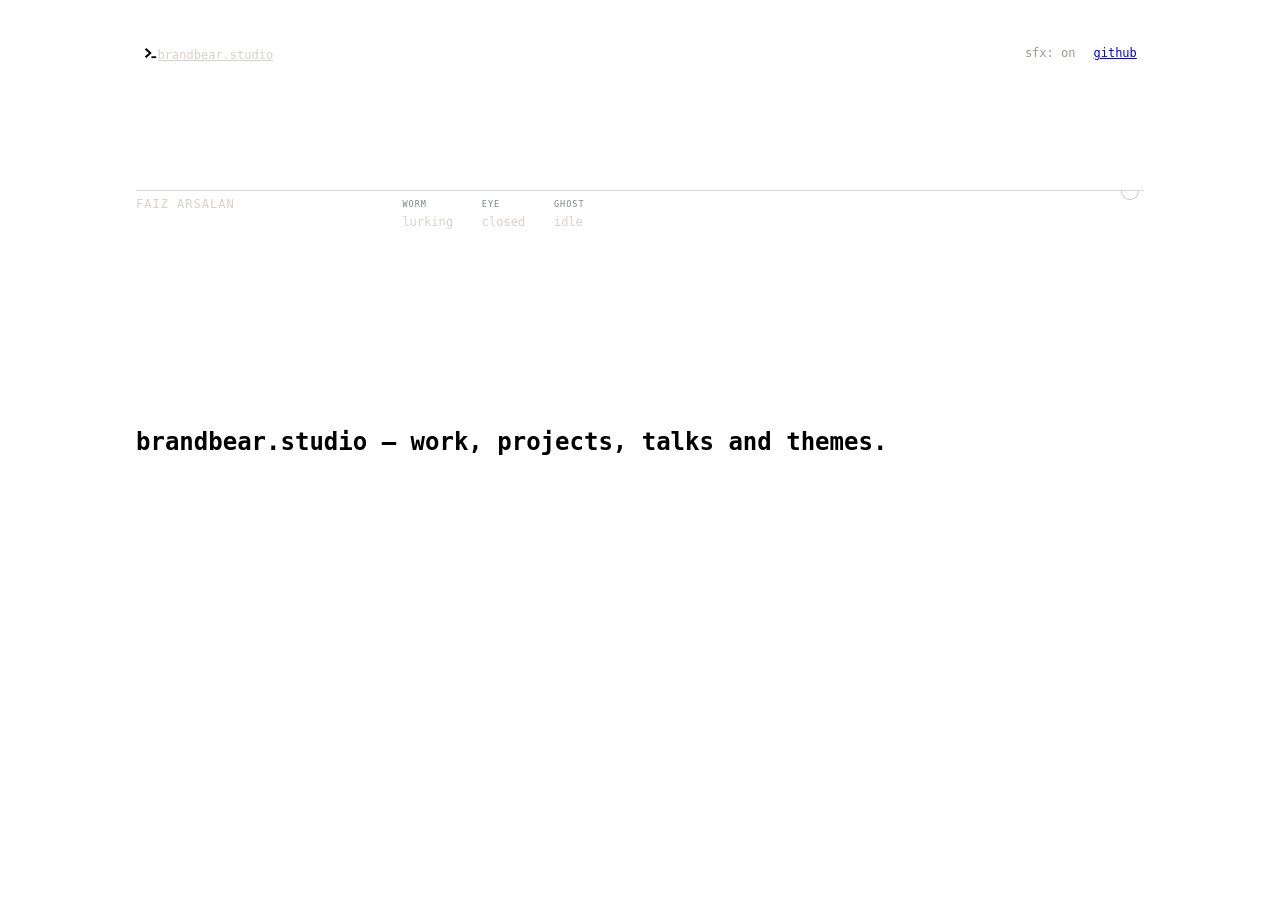
==== commit 432ff78c: "feat: add Web Audio sound effects and mute toggle" ====
--- a/site/index.html
+++ b/site/index.html
@@ -13,7 +13,7 @@
 <main class="stage">
   <header class="frame-top">
     <a class="brand" href="/" data-tip="back to the intro"><svg viewBox="0 0 88 80" aria-hidden="true"><path d="M8 16L36 40L8 64L18 74L54 40L18 6Z"/><path d="M52 62H84V74H52Z"/></svg><span>brandbear.studio</span></a>
-    <nav class="switch is-solo" aria-label="Elsewhere"><a href="https://github.com/faizalarsalan" rel="me">github</a></nav>
+    <nav class="switch is-solo" aria-label="Elsewhere"><button class="sfx-toggle" type="button" aria-pressed="true" data-sound-toggle>sfx: on</button><a href="https://github.com/faizalarsalan" rel="me">github</a></nav>
   </header>
 
   <h1 class="sr-only">brandbear.studio — work, projects, talks and themes.</h1>
--- a/site/editor.css
+++ b/site/editor.css
@@ -53,24 +53,47 @@
 }
 
 .brand::after,
-.switch a::after {
+.switch a::after,
+.sfx-toggle::after {
   content: "";
   position: absolute;
-  inset: -16px -8px;
+  inset: -12px -6px;
 }
 
 .switch {
   position: absolute;
   right: var(--cell-w);
   top: calc(3 * var(--cell-h));
-}
-
-.switch a {
+  display: inline-flex;
+  align-items: center;
+  gap: calc(2.5 * var(--cell-w));
+}
+
+.switch a,
+.sfx-toggle {
   position: relative;
   min-width: 0;
   min-height: 0;
   font: 400 12px/13px "Plex Mono", ui-monospace, monospace;
   letter-spacing: 0;
+}
+
+.sfx-toggle {
+  margin: 0;
+  padding: 0;
+  border: 0;
+  background: none;
+  color: var(--chrome);
+  white-space: nowrap;
+  cursor: pointer;
+}
+
+.sfx-toggle.is-muted {
+  color: var(--dim);
+}
+
+.sfx-toggle:hover {
+  color: var(--ink);
 }
 
 .editor {
